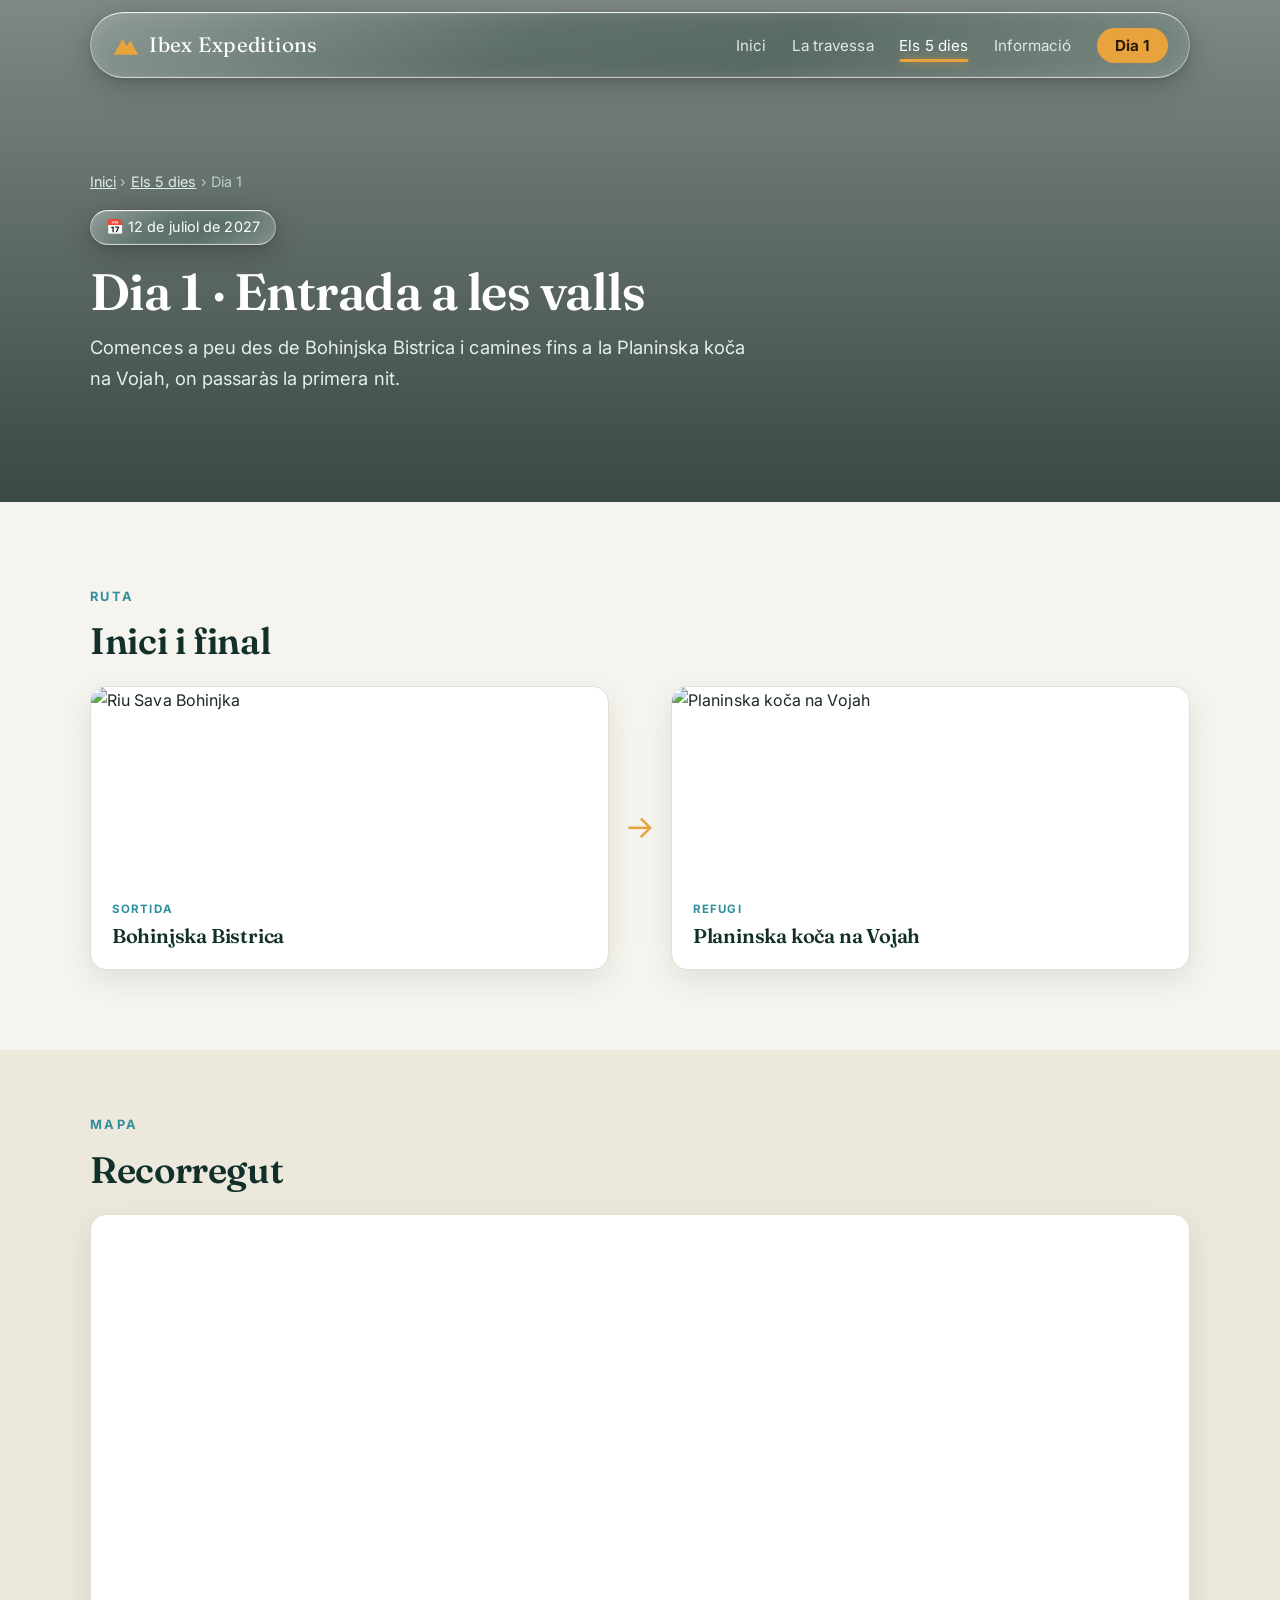
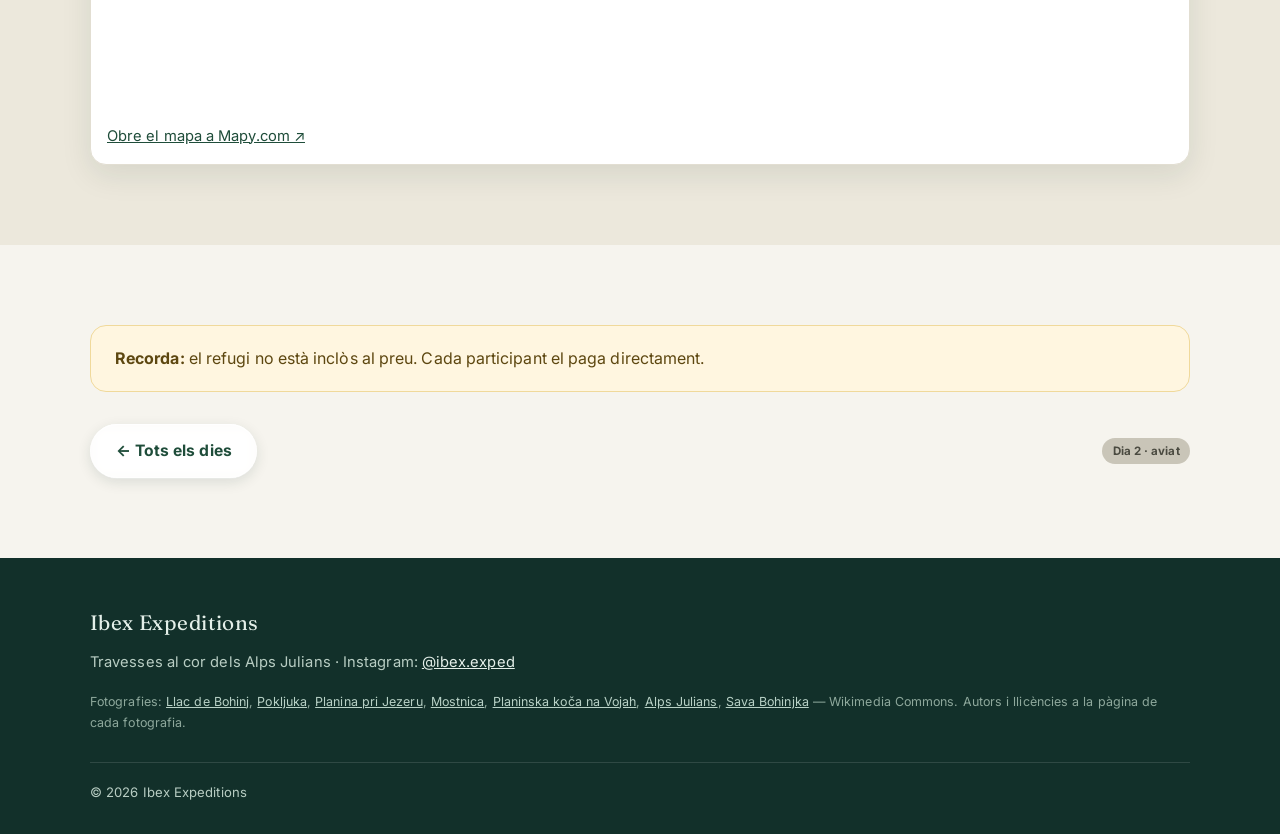
==== dia1.html @ 8712bade "Subratllat del menú que segueix la secció visible Co-Authored-By: Claude Sonnet 5.5 <noreply@anthrop" ====
<!DOCTYPE html>
<html lang="ca">
<head>
  <meta charset="UTF-8">
  <meta name="viewport" content="width=device-width, initial-scale=1">
  <title>Dia 1 · Ibex Expeditions</title>
  <meta name="description" content="Dia 1 de la travessa: de Bohinjska Bistrica a la Planinska koča na Vojah.">
  <link rel="preconnect" href="https://fonts.googleapis.com">
  <link rel="preconnect" href="https://fonts.gstatic.com" crossorigin>
  <link href="https://fonts.googleapis.com/css2?family=Fraunces:opsz,wght@9..144,500;9..144,600&family=Inter:wght@400;500;600;700&display=swap" rel="stylesheet">
  <link rel="stylesheet" href="css/style.css?v=8">
</head>
<body>
<svg width="0" height="0" style="position:absolute" aria-hidden="true">
  <filter id="liquid" x="0" y="0" width="100%" height="100%" color-interpolation-filters="sRGB">
    <feImage href="data:image/svg+xml;utf8,%3Csvg%20xmlns%3D%22http%3A%2F%2Fwww.w3.org%2F2000%2Fsvg%22%20viewBox%3D%220%200%20100%20100%22%20preserveAspectRatio%3D%22none%22%3E%3Cdefs%3E%3ClinearGradient%20id%3D%22g%22%20x1%3D%220%22%20y1%3D%220%22%20x2%3D%221%22%20y2%3D%220%22%3E%3Cstop%20offset%3D%220%22%20stop-color%3D%22rgb%28255%2C128%2C128%29%22%2F%3E%3Cstop%20offset%3D%22.14%22%20stop-color%3D%22rgb%28128%2C128%2C128%29%22%2F%3E%3Cstop%20offset%3D%22.86%22%20stop-color%3D%22rgb%28128%2C128%2C128%29%22%2F%3E%3Cstop%20offset%3D%221%22%20stop-color%3D%22rgb%280%2C128%2C128%29%22%2F%3E%3C%2FlinearGradient%3E%3C%2Fdefs%3E%3Crect%20width%3D%22100%22%20height%3D%22100%22%20fill%3D%22url%28%23g%29%22%2F%3E%3C%2Fsvg%3E" x="0" y="0" width="100%" height="100%" preserveAspectRatio="none" result="mh"/>
    <feDisplacementMap in="SourceGraphic" in2="mh" scale="46" xChannelSelector="R" yChannelSelector="B" result="d1"/>
    <feImage href="data:image/svg+xml;utf8,%3Csvg%20xmlns%3D%22http%3A%2F%2Fwww.w3.org%2F2000%2Fsvg%22%20viewBox%3D%220%200%20100%20100%22%20preserveAspectRatio%3D%22none%22%3E%3Cdefs%3E%3ClinearGradient%20id%3D%22g%22%20x1%3D%220%22%20y1%3D%220%22%20x2%3D%220%22%20y2%3D%221%22%3E%3Cstop%20offset%3D%220%22%20stop-color%3D%22rgb%28128%2C255%2C128%29%22%2F%3E%3Cstop%20offset%3D%22.3%22%20stop-color%3D%22rgb%28128%2C128%2C128%29%22%2F%3E%3Cstop%20offset%3D%22.7%22%20stop-color%3D%22rgb%28128%2C128%2C128%29%22%2F%3E%3Cstop%20offset%3D%221%22%20stop-color%3D%22rgb%28128%2C0%2C128%29%22%2F%3E%3C%2FlinearGradient%3E%3C%2Fdefs%3E%3Crect%20width%3D%22100%22%20height%3D%22100%22%20fill%3D%22url%28%23g%29%22%2F%3E%3C%2Fsvg%3E" x="0" y="0" width="100%" height="100%" preserveAspectRatio="none" result="mv"/>
    <feDisplacementMap in="d1" in2="mv" scale="46" xChannelSelector="B" yChannelSelector="G"/>
  </filter>
</svg><header class="nav" id="nav">
  <div class="container nav-inner">
    <a class="brand" href="index.html">
      <svg viewBox="0 0 32 32" aria-hidden="true"><path d="M2 27 12 9l5 8 4-6 9 16z" fill="#e8a33d"/></svg>
      Ibex Expeditions
    </a>
    <button class="burger" aria-label="Obre el menú" aria-expanded="false">☰</button>
    <ul>
      <li><a class="link" href="index.html">Inici</a></li>
      <li><a class="link" href="index.html#travessa">La travessa</a></li>
      <li><a class="link active" href="index.html#dies">Els 5 dies</a></li>
      <li><a class="link" href="index.html#pràctic">Informació</a></li>
      <li><a class="link cta" href="dia1.html">Dia 1</a></li>
    </ul>
  </div>
</header>

<section class="page-hero photo" style="--hero:url('https://commons.wikimedia.org/wiki/Special:FilePath/Mostnica-Voje5.JPG?width=2000')">
  <div class="container">
    <div class="crumbs"><a href="index.html">Inici</a> › <a href="index.html#dies">Els 5 dies</a> › Dia 1</div>
    <span class="date-pill">📅 12 de juliol de 2027</span>
    <h1>Dia 1 · Entrada a les valls</h1>
    <p class="lead" style="color:#e4efe9">Comences a peu des de Bohinjska Bistrica i camines fins a la Planinska koča na Vojah, on passaràs la primera nit.</p>
  </div>
</section>

<section class="section">
  <div class="container">
    <div class="reveal">
      <span class="eyebrow">Ruta</span>
      <h2>Inici i final</h2>
    </div>
    <div class="route reveal">
      <div class="point"><img src="https://commons.wikimedia.org/wiki/Special:FilePath/Sava_Bohinjka_River_%2842613772802%29.jpg?width=900" alt="Riu Sava Bohinjka" loading="lazy"><div class="txt"><small>Sortida</small><h3>Bohinjska Bistrica</h3></div></div>
      <div class="arrow">→</div>
      <div class="point"><img src="https://commons.wikimedia.org/wiki/Special:FilePath/Planinska_ko%C4%8Da_na_Vojah.JPG?width=900" alt="Planinska koča na Vojah" loading="lazy"><div class="txt"><small>Refugi</small><h3>Planinska koča na Vojah</h3></div></div>
    </div>
  </div>
</section>

<section class="section" style="background:#ece8dc;padding-top:60px">
  <div class="container">
    <div class="reveal">
      <span class="eyebrow">Mapa</span>
      <h2>Recorregut</h2>
    </div>
    <div class="map-wrap reveal">
      <iframe src="https://mapy.com/s/dobadazuhu" title="Mapa del dia 1 a Mapy.com" loading="lazy" frameborder="0"></iframe>
      <a class="map-link" href="https://mapy.com/s/dobadazuhu" target="_blank" rel="noopener">Obre el mapa a Mapy.com ↗</a>
    </div>
  </div>
</section>

<section class="section">
  <div class="container">
    <div class="notice reveal"><strong>Recorda:</strong> el refugi no està inclòs al preu. Cada participant el paga directament.</div>
    <div class="day-nav" style="margin-top:2rem">
      <a class="btn btn-ghost" style="color:var(--forest);border-color:var(--forest)" href="index.html#dies">← Tots els dies</a>
      <span class="tag soon" style="align-self:center">Dia 2 · aviat</span>
    </div>
  </div>
</section>

<footer class="footer">
  <div class="container">
    <a class="brand" href="index.html">Ibex Expeditions</a>
    <p>Travesses al cor dels Alps Julians · Instagram: <a href="https://www.instagram.com/ibex.exped" target="_blank" rel="noopener">@ibex.exped</a></p>
    <p class="credits">Fotografies: <a href="https://commons.wikimedia.org/wiki/File:Bohinjsko_jezero_2.jpg" target="_blank" rel="noopener">Llac de Bohinj</a>, <a href="https://commons.wikimedia.org/wiki/File:Beautiful_surroundings_of_Planina_Zajamniki,_Pokljuka_plateau_near_Lake_Bohinj,_Julian_Alps_in_Triglav_National_Park_%2852340724264%29.jpg" target="_blank" rel="noopener">Pokljuka</a>, <a href="https://commons.wikimedia.org/wiki/File:Planina-pri-Jezeru-lake.jpg" target="_blank" rel="noopener">Planina pri Jezeru</a>, <a href="https://commons.wikimedia.org/wiki/File:Mostnica-Voje5.JPG" target="_blank" rel="noopener">Mostnica</a>, <a href="https://commons.wikimedia.org/wiki/File:Planinska_ko%C4%8Da_na_Vojah.JPG" target="_blank" rel="noopener">Planinska koča na Vojah</a>, <a href="https://commons.wikimedia.org/wiki/File:Alpine_landscape_panorama_in_the_evening_%2852340854025%29.jpg" target="_blank" rel="noopener">Alps Julians</a>, <a href="https://commons.wikimedia.org/wiki/File:Sava_Bohinjka_River_%2842613772802%29.jpg" target="_blank" rel="noopener">Sava Bohinjka</a> — Wikimedia Commons. Autors i llicències a la pàgina de cada fotografia.</p>
    <div class="footer-bottom">© 2026 Ibex Expeditions</div>
  </div>
</footer>
<script src="js/main.js?v=8"></script>
</body>
</html>
---- css/style.css ----
/* ===== Ibex Expeditions — estils ===== */
:root {
  --bg: #f6f4ee;
  --ink: #1d2a24;
  --muted: #5c6b63;
  --forest: #1f4d3a;
  --forest-dark: #12302a;
  --lake: #2f8f9d;
  --sun: #e8a33d;
  --card: #ffffff;
  --line: #e2ded2;
  --radius: 16px;
  --shadow: 0 10px 30px rgba(18, 48, 42, 0.10);
  --serif: Georgia, "Times New Roman", serif;
  --sans: -apple-system, BlinkMacSystemFont, "Segoe UI", Roboto, Helvetica, Arial, sans-serif;
}

* { box-sizing: border-box; }
html { scroll-behavior: smooth; }
body {
  margin: 0;
  font-family: var(--sans);
  color: var(--ink);
  background: var(--bg);
  line-height: 1.65;
}
img, svg, iframe { max-width: 100%; }
a { color: var(--forest); }
h1, h2, h3 { font-family: var(--serif); line-height: 1.2; margin: 0 0 .6em; }
h2 { font-size: clamp(1.6rem, 3.5vw, 2.3rem); color: var(--forest-dark); }
h3 { font-size: 1.25rem; color: var(--forest-dark); }
p { margin: 0 0 1em; }

.container { width: min(1100px, 92%); margin-inline: auto; }
.section { padding: 80px 0; }
.eyebrow {
  display: inline-block;
  font-size: .8rem; letter-spacing: .18em; text-transform: uppercase;
  color: var(--lake); font-weight: 700; margin-bottom: .8rem;
}
.lead { font-size: 1.15rem; color: var(--muted); max-width: 680px; }

/* ---------- Navegació ---------- */
.nav {
  position: sticky; top: 0; z-index: 50;
  background: rgba(18, 48, 42, .94);
  backdrop-filter: blur(8px);
}
.nav-inner { display: flex; align-items: center; justify-content: space-between; height: 66px; }
.brand { color: #fff; text-decoration: none; font-family: var(--serif); font-size: 1.3rem; letter-spacing: .02em; display: flex; align-items: center; gap: .55rem; }
.brand svg { width: 28px; height: 28px; }
.nav ul { list-style: none; display: flex; gap: 1.6rem; margin: 0; padding: 0; }
.nav a.link { color: #dfe9e3; text-decoration: none; font-size: .95rem; padding: .3rem 0; border-bottom: 2px solid transparent; }
.nav a.link:hover, .nav a.link.active { color: #fff; border-color: var(--sun); }
.burger { display: none; background: none; border: 0; color: #fff; font-size: 1.7rem; cursor: pointer; }

@media (max-width: 760px) {
  .burger { display: block; }
  .nav ul {
    position: absolute; top: 66px; left: 0; right: 0;
    flex-direction: column; gap: 0; background: var(--forest-dark);
    max-height: 0; overflow: hidden; transition: max-height .3s ease;
  }
  .nav ul.open { max-height: 420px; }
  .nav li { padding: .9rem 6%; border-top: 1px solid rgba(255,255,255,.08); }
}

/* ---------- Hero ---------- */
.hero {
  position: relative; color: #fff; overflow: hidden;
  background: linear-gradient(180deg, #16404a 0%, #1f4d3a 55%, #12302a 100%);
  padding: 110px 0 190px;
}
.hero::before {
  content: ""; position: absolute; inset: 0;
  background: radial-gradient(circle at 78% 22%, rgba(232,163,61,.55) 0, rgba(232,163,61,0) 28%);
}
.hero .container { position: relative; z-index: 2; }
.hero h1 { font-size: clamp(2.4rem, 7vw, 4.6rem); margin-bottom: .3em; }
.hero p.slogan { font-family: var(--serif); font-style: italic; font-size: clamp(1.2rem, 3vw, 1.8rem); color: #f3d9a4; margin-bottom: 1.6rem; }
.hero p.sub { max-width: 600px; color: #d4e2da; font-size: 1.1rem; }
.hero-mountains { position: absolute; bottom: -1px; left: 0; width: 100%; height: auto; z-index: 1; }
.btns { display: flex; gap: .9rem; flex-wrap: wrap; margin-top: 2rem; }
.btn {
  display: inline-block; padding: .9rem 1.6rem; border-radius: 999px;
  text-decoration: none; font-weight: 700; font-size: .98rem;
  transition: transform .15s ease, box-shadow .15s ease;
}
.btn:hover { transform: translateY(-2px); }
.btn-primary { background: var(--sun); color: #2a1c05; box-shadow: 0 8px 20px rgba(232,163,61,.35); }
.btn-ghost { border: 2px solid rgba(255,255,255,.55); color: #fff; }

/* ---------- Targetes i quadrícules ---------- */
.grid { display: grid; gap: 1.4rem; }
.grid-3 { grid-template-columns: repeat(auto-fit, minmax(240px, 1fr)); }
.grid-4 { grid-template-columns: repeat(auto-fit, minmax(200px, 1fr)); }
.card {
  background: var(--card); border: 1px solid var(--line);
  border-radius: var(--radius); padding: 1.6rem; box-shadow: var(--shadow);
}
.card .icon { font-size: 1.8rem; margin-bottom: .5rem; }
.card p:last-child { margin-bottom: 0; }

.stat { text-align: center; }
.stat strong { display: block; font-family: var(--serif); font-size: 2.3rem; color: var(--forest); }
.stat span { color: var(--muted); font-size: .92rem; }

/* ---------- Dies de la travessa ---------- */
.days { display: grid; gap: 1.2rem; grid-template-columns: repeat(auto-fit, minmax(190px, 1fr)); }
.day-card {
  display: block; text-decoration: none; color: inherit;
  background: var(--card); border: 1px solid var(--line); border-radius: var(--radius);
  padding: 1.4rem; position: relative; overflow: hidden;
  transition: transform .2s ease, box-shadow .2s ease;
}
.day-card .num { font-family: var(--serif); font-size: 3rem; color: var(--line); position: absolute; right: 14px; top: -2px; }
.day-card h3 { margin-top: 1.6rem; }
.day-card small { color: var(--muted); }
.day-card.available { border-color: var(--forest); box-shadow: var(--shadow); }
.day-card.available:hover { transform: translateY(-5px); }
.day-card.available .num { color: rgba(31,77,58,.18); }
.day-card.soon { opacity: .65; cursor: default; }
.tag { display: inline-block; font-size: .72rem; font-weight: 700; padding: .2rem .65rem; border-radius: 999px; background: var(--forest); color: #fff; }
.tag.soon { background: #c9c5b8; color: #4a4a40; }

/* ---------- Capçalera pàgines de dia ---------- */
.page-hero {
  color: #fff; padding: 70px 0 60px;
  background: linear-gradient(135deg, #12302a, #1f4d3a 60%, #2f8f9d);
}
.page-hero h1 { font-size: clamp(2rem, 5vw, 3.2rem); margin-bottom: .2em; }
.crumbs { font-size: .9rem; color: #b8d1c6; margin-bottom: 1rem; }
.crumbs a { color: #dfeee6; }
.date-pill { display: inline-block; background: rgba(255,255,255,.15); padding: .35rem 1rem; border-radius: 999px; font-size: .9rem; margin-bottom: 1rem; }

/* ---------- Ruta: inici i final ---------- */
.route { display: grid; grid-template-columns: 1fr auto 1fr; gap: 1rem; align-items: center; }
.route .point { background: var(--card); border: 1px solid var(--line); border-radius: var(--radius); padding: 1.3rem; box-shadow: var(--shadow); }
.route .point small { color: var(--lake); font-weight: 700; letter-spacing: .1em; text-transform: uppercase; font-size: .72rem; }
.route .point h3 { margin: .2rem 0 0; }
.route .arrow { font-size: 2rem; color: var(--sun); }
@media (max-width: 700px) {
  .route { grid-template-columns: 1fr; }
  .route .arrow { transform: rotate(90deg); text-align: center; }
}

/* ---------- Taula de dades ---------- */
.data-table { width: 100%; border-collapse: collapse; background: var(--card); border-radius: var(--radius); overflow: hidden; box-shadow: var(--shadow); }
.data-table th, .data-table td { padding: .9rem 1.2rem; text-align: left; border-bottom: 1px solid var(--line); }
.data-table th { background: var(--forest-dark); color: #fff; font-weight: 600; font-size: .9rem; }
.data-table tr:last-child td { border-bottom: 0; }
.pending { color: #a07416; font-style: italic; }

/* ---------- Plans A+ / B / C ---------- */
.tabs { display: flex; gap: .6rem; flex-wrap: wrap; margin-bottom: 1.4rem; }
.tab {
  border: 2px solid var(--line); background: var(--card); color: var(--ink);
  padding: .7rem 1.4rem; border-radius: 999px; cursor: pointer; font-weight: 700; font-size: .95rem;
  font-family: var(--sans);
}
.tab[aria-selected="true"] { background: var(--forest); color: #fff; border-color: var(--forest); }
.plan { display: none; }
.plan.show { display: block; animation: fade .35s ease; }
@keyframes fade { from { opacity: 0; transform: translateY(8px); } to { opacity: 1; transform: none; } }
.plan-box { background: var(--card); border: 1px solid var(--line); border-left: 6px solid var(--forest); border-radius: var(--radius); padding: 1.8rem; box-shadow: var(--shadow); }
.plan-box.b { border-left-color: var(--lake); }
.plan-box.c { border-left-color: var(--sun); }

/* ---------- Mapa ---------- */
.map-wrap { background: var(--card); border: 1px solid var(--line); border-radius: var(--radius); padding: 1rem; box-shadow: var(--shadow); }
.map-wrap iframe { width: 100%; height: 480px; border: 0; border-radius: 10px; display: block; }
.map-wrap .map-link { display: inline-block; margin-top: .8rem; font-size: .92rem; }
@media (max-width: 600px) { .map-wrap iframe { height: 340px; } }

/* ---------- Avís ---------- */
.notice { background: #fff6e0; border: 1px solid #f0d99b; border-radius: var(--radius); padding: 1.2rem 1.5rem; color: #5d4710; }

/* ---------- Navegació entre dies ---------- */
.day-nav { display: flex; justify-content: space-between; gap: 1rem; flex-wrap: wrap; }

/* ---------- Peu ---------- */
.footer { background: var(--forest-dark); color: #b8cdc3; padding: 48px 0 30px; font-size: .92rem; }
.footer a { color: #e4efe9; }
.footer .brand { margin-bottom: .6rem; }
.footer-bottom { border-top: 1px solid rgba(255,255,255,.12); margin-top: 1.8rem; padding-top: 1.2rem; font-size: .82rem; }

/* ---------- Animació d'aparició ---------- */
.reveal { opacity: 0; transform: translateY(22px); transition: opacity .6s ease, transform .6s ease; }
.reveal.visible { opacity: 1; transform: none; }
@media (prefers-reduced-motion: reduce) {
  .reveal { opacity: 1; transform: none; transition: none; }
  html { scroll-behavior: auto; }
}

/* ===== v2: fotos i estil més professional ===== */
:root { --serif: "Fraunces", Georgia, "Times New Roman", serif; --sans: "Inter", -apple-system, BlinkMacSystemFont, "Segoe UI", Roboto, Helvetica, Arial, sans-serif; }
body { letter-spacing: .005em; }
h1, h2, h3 { font-weight: 600; letter-spacing: -.01em; }

.nav { background: rgba(10, 30, 26, .55); transition: background .3s ease; }
.nav.solid { background: rgba(10, 30, 26, .95); }
.nav { position: fixed; left: 0; right: 0; }
.nav-inner { height: 72px; }
.nav a.link.cta { background: var(--sun); color: #2a1c05; padding: .5rem 1.1rem; border-radius: 999px; font-weight: 700; border: 0; }
@media (max-width: 760px) { .nav ul { top: 72px; } }

/* Hero amb foto */
.hero-photo {
  min-height: 100vh; display: flex; align-items: center; padding: 120px 0 150px;
  background:
    linear-gradient(180deg, rgba(10,30,26,.55) 0%, rgba(10,30,26,.25) 45%, rgba(10,30,26,.80) 100%),
    var(--hero) center / cover no-repeat;
}
.hero-photo::before { display: none; }
.hero-photo h1 { text-shadow: 0 4px 30px rgba(0,0,0,.4); }
.hero-badges { display: flex; gap: .7rem; flex-wrap: wrap; margin-top: 2.2rem; }
.hero-badges span { background: rgba(255,255,255,.14); border: 1px solid rgba(255,255,255,.28); backdrop-filter: blur(6px); padding: .45rem 1rem; border-radius: 999px; font-size: .88rem; }

/* Banda de dades */
.statbar { background: var(--forest-dark); color: #fff; padding: 34px 0; margin-top: -1px; }
.statbar .grid { grid-template-columns: repeat(auto-fit, minmax(150px, 1fr)); text-align: center; }
.statbar strong { display: block; font-family: var(--serif); font-size: 2.2rem; color: var(--sun); }
.statbar span { font-size: .85rem; color: #b8cdc3; text-transform: uppercase; letter-spacing: .12em; }

/* Seccions amb foto */
.split { display: grid; grid-template-columns: 1.05fr 1fr; gap: 3rem; align-items: center; }
.split img { width: 100%; height: 100%; max-height: 460px; object-fit: cover; border-radius: 20px; box-shadow: 0 20px 50px rgba(18,48,42,.25); display: block; }
@media (max-width: 800px) { .split { grid-template-columns: 1fr; gap: 1.6rem; } }
.checks { list-style: none; padding: 0; margin: 1.2rem 0 0; }
.checks li { padding-left: 1.8rem; position: relative; margin-bottom: .6rem; }
.checks li::before { content: "✓"; position: absolute; left: 0; color: var(--lake); font-weight: 800; }

/* Galeria */
.gallery { display: grid; gap: 14px; grid-template-columns: repeat(4, 1fr); grid-auto-rows: 210px; }
.gallery figure { margin: 0; position: relative; overflow: hidden; border-radius: 16px; }
.gallery figure.wide { grid-column: span 2; }
.gallery figure.tall { grid-row: span 2; }
.gallery img { width: 100%; height: 100%; object-fit: cover; display: block; transition: transform .6s ease; }
.gallery figure:hover img { transform: scale(1.06); }
.gallery figcaption { position: absolute; left: 0; right: 0; bottom: 0; padding: 1.4rem 1rem .8rem; color: #fff; font-size: .85rem; background: linear-gradient(transparent, rgba(0,0,0,.65)); }
@media (max-width: 800px) { .gallery { grid-template-columns: repeat(2, 1fr); grid-auto-rows: 160px; } }

/* Targetes de dia amb foto */
.day-card.photo { padding: 0; }
.day-card.photo .thumb { height: 140px; background-size: cover; background-position: center; }
.day-card.photo .body { padding: 1.1rem 1.3rem 1.3rem; position: relative; }
.day-card.photo .num { color: rgba(255,255,255,.9); top: 8px; right: 14px; text-shadow: 0 2px 10px rgba(0,0,0,.4); }
.day-card.photo h3 { margin-top: .6rem; }
.day-card.photo.soon .thumb { filter: grayscale(.7); }

/* Capçalera de dia amb foto */
.page-hero.photo {
  padding: 170px 0 90px;
  background: linear-gradient(180deg, rgba(10,30,26,.5), rgba(10,30,26,.8)), var(--hero) center / cover no-repeat;
}

/* Punts de ruta amb foto */
.route .point { padding: 0; overflow: hidden; }
.route .point img { width: 100%; height: 190px; object-fit: cover; display: block; }
.route .point .txt { padding: 1.1rem 1.3rem 1.3rem; }

/* Crèdits */
.credits { font-size: .78rem; color: #8ea89c; margin-top: 1rem; line-height: 1.7; }
.credits a { color: #b8d1c6; }

/* ===== Vidre esmerilat (blur) amb alternativa per a navegadors sense suport ===== */
/* Base: fons més opac, es llegeix bé a qualsevol navegador */
.nav { background: rgba(10, 30, 26, .88); }
.nav.solid { background: rgba(10, 30, 26, .94); }
.btn-ghost, .hero-badges span, .date-pill { background: rgba(10, 30, 26, .45); }
.gallery figcaption { background: rgba(0, 0, 0, .55); }

/* Navegadors amb backdrop-filter (Chrome, Edge, Safari, Firefox 103+, Opera...) */
@supports ((-webkit-backdrop-filter: blur(1px)) or (backdrop-filter: blur(1px))) {
  .nav { background: rgba(10, 30, 26, .45); -webkit-backdrop-filter: blur(16px) saturate(140%); backdrop-filter: blur(16px) saturate(140%); }
  .nav.solid { background: rgba(10, 30, 26, .85); }
  .btn-ghost, .hero-badges span, .date-pill { background: rgba(255, 255, 255, .14); -webkit-backdrop-filter: blur(12px); backdrop-filter: blur(12px); }
  .gallery figcaption { background: rgba(0, 0, 0, .30); -webkit-backdrop-filter: blur(8px); backdrop-filter: blur(8px); }
}

/* ===== Desplegable inclou / no inclou ===== */
.acc { margin-top: 1rem; border-top: 1px solid var(--line); padding-top: .8rem; }
.acc summary { cursor: pointer; font-weight: 700; color: var(--forest); list-style: none; display: flex; justify-content: space-between; align-items: center; }
.acc summary::-webkit-details-marker { display: none; }
.acc summary::after { content: "＋"; font-size: 1.3rem; line-height: 1; transition: transform .35s cubic-bezier(.2,.7,.2,1); }
.acc.is-open summary::after { transform: rotate(45deg); }
.acc-body { padding-top: .8rem; }
.acc-body h4 { margin: .8rem 0 .3rem; font-size: .8rem; letter-spacing: .12em; text-transform: uppercase; color: var(--muted); }
.nocheck { list-style: none; padding: 0; margin: 0; }
.nocheck li { padding-left: 1.8rem; position: relative; margin-bottom: .5rem; }
.nocheck li::before { content: "✗"; position: absolute; left: 0; color: #b5533c; font-weight: 800; }
.acc-note { font-size: .85rem; color: var(--muted); margin-top: .9rem; }

/* El desplegable no estira les targetes del costat */
.price-grid { align-items: start; }

/* ===== Liquid Glass = blur + refracció a les vores =====
   Chromium: blur + refracció (filtre SVG #liquid). Resta de navegadors: només blur. */
:root {
  --glass-tint: linear-gradient(145deg, rgba(255,255,255,.34) 0%, rgba(255,255,255,.08) 40%, rgba(255,255,255,.05) 62%, rgba(255,255,255,.24) 100%);
  --glass-rim: inset 0 0 0 1px rgba(255,255,255,.38), inset 0 2px 1px -1px rgba(255,255,255,.9), inset 0 -2px 1px -1px rgba(255,255,255,.5), inset 0 0 20px rgba(255,255,255,.14);
  --glass-drop: 0 8px 30px rgba(0,0,0,.22), 0 2px 6px rgba(0,0,0,.12);
}

/* Menú: píndola flotant. El vidre és una capa a part, així el text no es deforma */
.nav {
  position: fixed; top: 12px; left: 50%; right: auto; transform: translateX(-50%);
  width: min(1100px, 94%); border-radius: 999px;
  background: none !important; -webkit-backdrop-filter: none !important; backdrop-filter: none !important;
}
.nav-inner { padding: 0 1.4rem; width: 100%; height: 66px; }
.nav::before {
  content: ""; position: absolute; inset: 0; border-radius: inherit; z-index: -1;
  background: var(--glass-tint), rgba(10,30,26,.38);
  box-shadow: var(--glass-rim), var(--glass-drop);
  -webkit-backdrop-filter: blur(10px) saturate(180%) brightness(1.08);
  backdrop-filter: blur(10px) saturate(180%) brightness(1.08);
}
.nav.solid::before { background: var(--glass-tint), rgba(10,30,26,.62); }
@media (max-width: 760px) { .nav ul { top: 70px; border-radius: 22px; background: rgba(10,30,26,.88); } }

/* Etiquetes, botons i peus de foto */
.btn-ghost, .hero-badges span, .date-pill, .gallery figcaption {
  background: var(--glass-tint), rgba(10,30,26,.18); border: 0; color: #fff;
  box-shadow: var(--glass-rim), var(--glass-drop);
  -webkit-backdrop-filter: blur(8px) saturate(180%) brightness(1.1);
  backdrop-filter: blur(8px) saturate(180%) brightness(1.1);
}
.gallery figcaption { left: 10px; right: auto; bottom: 10px; padding: .45rem .9rem; border-radius: 999px; }
.btn-ghost[style*="var(--forest)"] { color: var(--forest) !important; background: rgba(255,255,255,.55); box-shadow: var(--glass-rim), 0 4px 14px rgba(18,48,42,.12); }

/* Només Chromium: afegeix la refracció */
.is-chromium .nav::before, .is-chromium .nav.solid::before,
.is-chromium .btn-ghost, .is-chromium .hero-badges span, .is-chromium .date-pill, .is-chromium .gallery figcaption {
  -webkit-backdrop-filter: url(#liquid) blur(6px) saturate(180%) brightness(1.1);
  backdrop-filter: url(#liquid) blur(6px) saturate(180%) brightness(1.1);
}

/* Brillantor en passar-hi per sobre */
.nav::after, .btn-ghost::after, .hero-badges span::after {
  content: ""; position: absolute; inset: 0; border-radius: inherit; pointer-events: none;
  background: linear-gradient(105deg, transparent 35%, rgba(255,255,255,.32) 48%, transparent 60%);
  background-size: 250% 100%; background-position: 130% 0; transition: background-position .9s ease;
}
.btn-ghost, .hero-badges span { position: relative; }
.nav:hover::after, .btn-ghost:hover::after, .hero-badges span:hover::after { background-position: -30% 0; }

/* ===== Subratllat del menú que es mou ===== */
.nav ul { position: relative; }
.nav-indicator { position: absolute; left: 0; bottom: -4px; height: 3px; width: 0; border-radius: 3px; background: var(--sun); box-shadow: 0 0 10px rgba(232,163,61,.7); opacity: 0; pointer-events: none; transition: transform .45s cubic-bezier(.2,.8,.2,1), width .45s cubic-bezier(.2,.8,.2,1), opacity .3s; }
.nav ul.has-ind a.link { border-bottom-color: transparent !important; }
section[id] { scroll-margin-top: 90px; }
@media (max-width: 760px) { .nav-indicator { display: none; } .nav ul.has-ind a.link.active { border-bottom-color: var(--sun) !important; } }
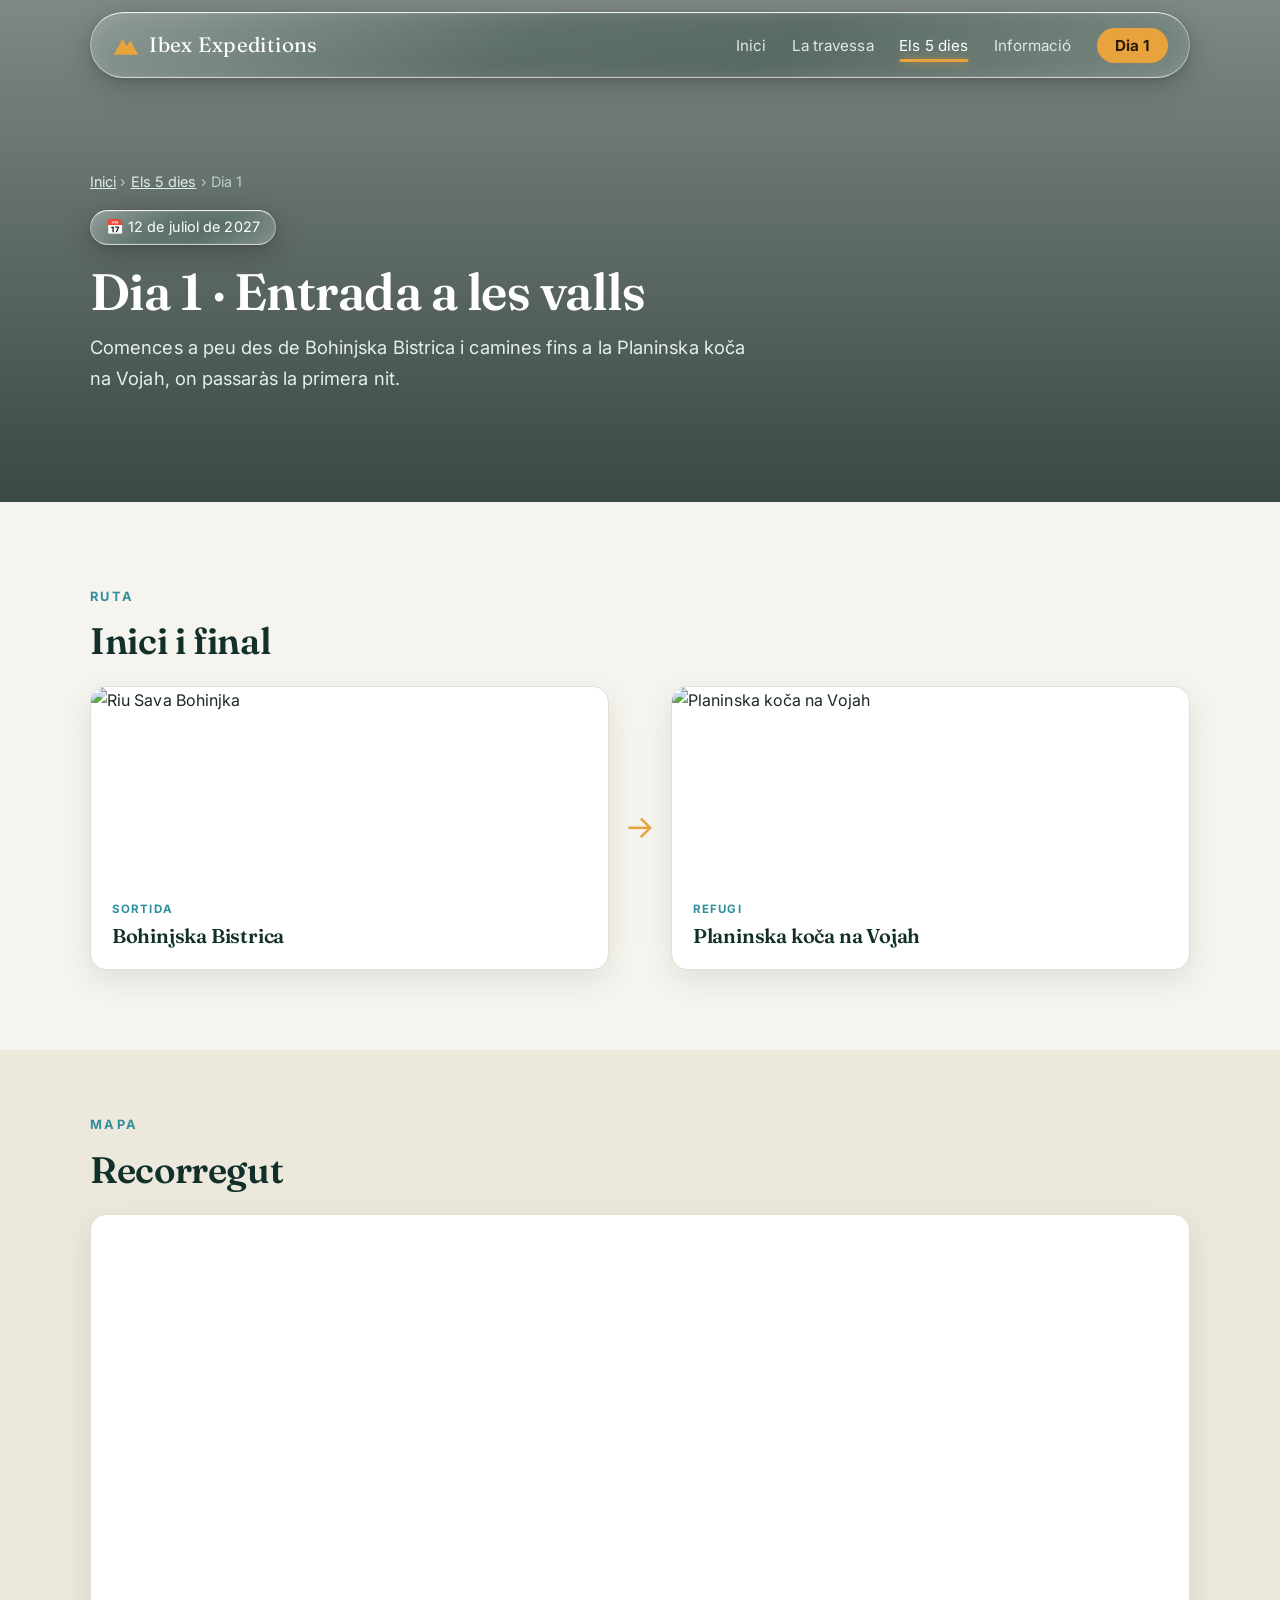
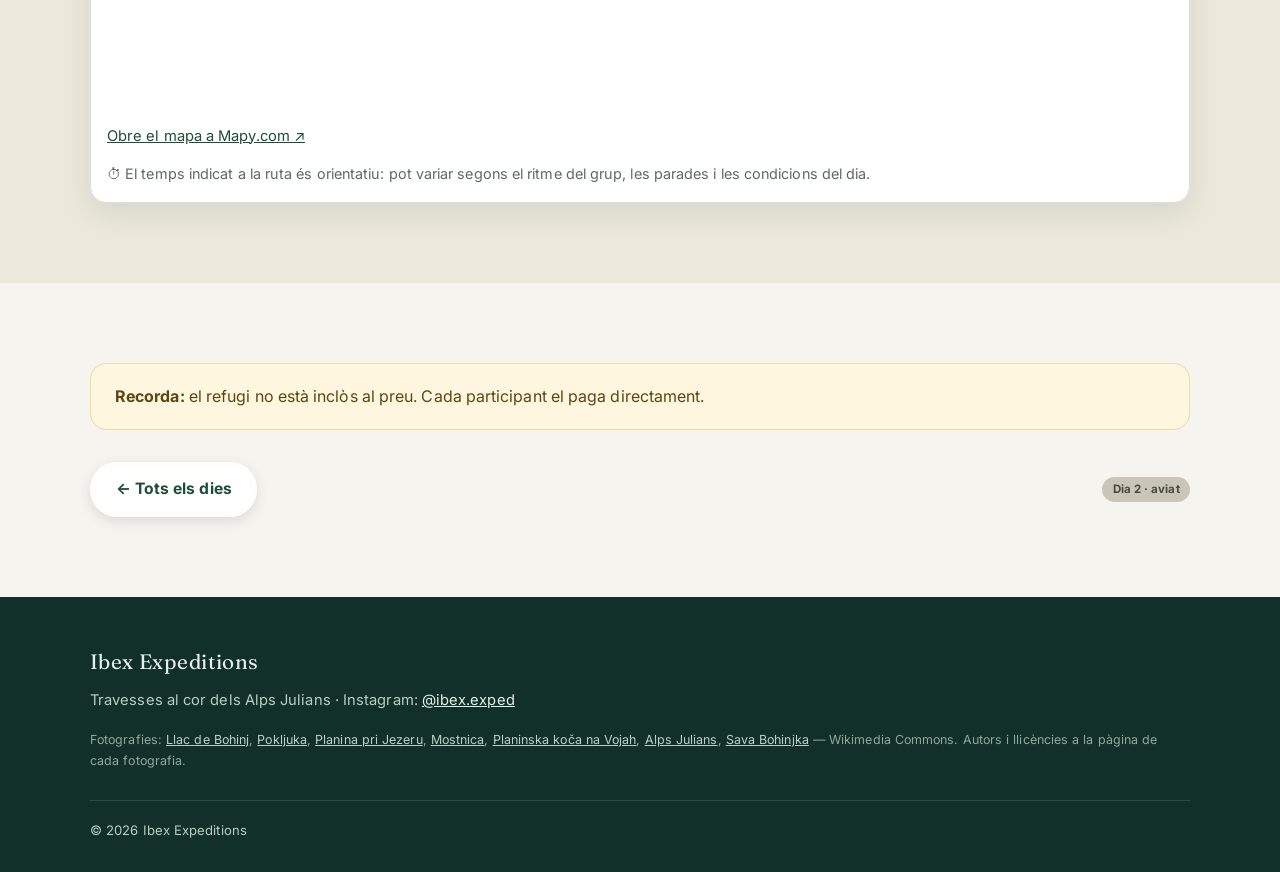
==== commit c038e4af: "Dia 1: el temps de la ruta és orientatiu Co-Authored-By: Claude Sonnet 5.5 <noreply@anthropic.com> C" ====
--- a/dia1.html
+++ b/dia1.html
@@ -8,7 +8,7 @@
   <link rel="preconnect" href="https://fonts.googleapis.com">
   <link rel="preconnect" href="https://fonts.gstatic.com" crossorigin>
   <link href="https://fonts.googleapis.com/css2?family=Fraunces:opsz,wght@9..144,500;9..144,600&family=Inter:wght@400;500;600;700&display=swap" rel="stylesheet">
-  <link rel="stylesheet" href="css/style.css?v=8">
+  <link rel="stylesheet" href="css/style.css?v=12">
 </head>
 <body>
 <svg width="0" height="0" style="position:absolute" aria-hidden="true">
@@ -67,6 +67,7 @@
     <div class="map-wrap reveal">
       <iframe src="https://mapy.com/s/dobadazuhu" title="Mapa del dia 1 a Mapy.com" loading="lazy" frameborder="0"></iframe>
       <a class="map-link" href="https://mapy.com/s/dobadazuhu" target="_blank" rel="noopener">Obre el mapa a Mapy.com ↗</a>
+      <p class="map-note">⏱ El temps indicat a la ruta és orientatiu: pot variar segons el ritme del grup, les parades i les condicions del dia.</p>
     </div>
   </div>
 </section>
@@ -89,6 +90,6 @@
     <div class="footer-bottom">© 2026 Ibex Expeditions</div>
   </div>
 </footer>
-<script src="js/main.js?v=8"></script>
+<script src="js/main.js?v=12"></script>
 </body>
 </html>
--- a/css/style.css
+++ b/css/style.css
@@ -351,3 +351,38 @@
 .nav ul.has-ind a.link { border-bottom-color: transparent !important; }
 section[id] { scroll-margin-top: 90px; }
 @media (max-width: 760px) { .nav-indicator { display: none; } .nav ul.has-ind a.link.active { border-bottom-color: var(--sun) !important; } }
+
+/* ===== Mòbil: menú, que no desbordi la pàgina ===== */
+html, body { overflow-x: clip; }
+.brand { white-space: nowrap; }
+@media (max-width: 760px) {
+  .nav { width: calc(100% - 20px); top: 10px; }
+  .nav-inner { padding: 0 .6rem 0 1.1rem; height: 58px; }
+  .brand { font-size: 1.1rem; }
+  .brand svg { width: 24px; height: 24px; }
+  .burger { padding: .4rem .7rem; font-size: 1.6rem; line-height: 1; }
+  .nav ul {
+    position: absolute !important; top: calc(100% + 8px); left: 0; right: 0;
+    flex-direction: column; gap: 0; padding: .4rem 0;
+    background: rgba(10,30,26,.92); border-radius: 24px;
+    -webkit-backdrop-filter: blur(16px); backdrop-filter: blur(16px);
+    box-shadow: var(--glass-rim), var(--glass-drop);
+    max-height: 0; opacity: 0; overflow: hidden; visibility: hidden; padding-top: 0; padding-bottom: 0;
+    transition: max-height .35s ease, opacity .25s ease, visibility .25s, padding .25s;
+  }
+  .nav ul.open { max-height: 420px; opacity: 1; visibility: visible; padding: .5rem 0; }
+  .nav li { padding: 0; border: 0; }
+  .nav a.link { display: block; padding: .85rem 1.4rem; border-bottom: 0 !important; }
+  .nav a.link.active { color: var(--sun); }
+  .nav ul.has-ind a.link.active { border-bottom: 0 !important; }
+  .nav a.link.cta { display: inline-block; margin: .4rem 1.2rem .6rem; padding: .6rem 1.4rem; }
+  .hero-photo { padding: 110px 0 120px; min-height: 92vh; }
+  .hero .container { width: 90%; }
+  .statbar { margin-top: -40px; }
+}
+
+/* Número del dia dins la targeta: visible sobre fons clar */
+.day-card.photo .num { color: rgba(31,77,58,.16); text-shadow: none; top: 150px; right: 16px; font-size: 3.4rem; }
+.day-card.photo.available .num { color: rgba(31,77,58,.22); }
+
+.map-note { margin: .9rem 0 0; font-size: .9rem; color: var(--muted); }
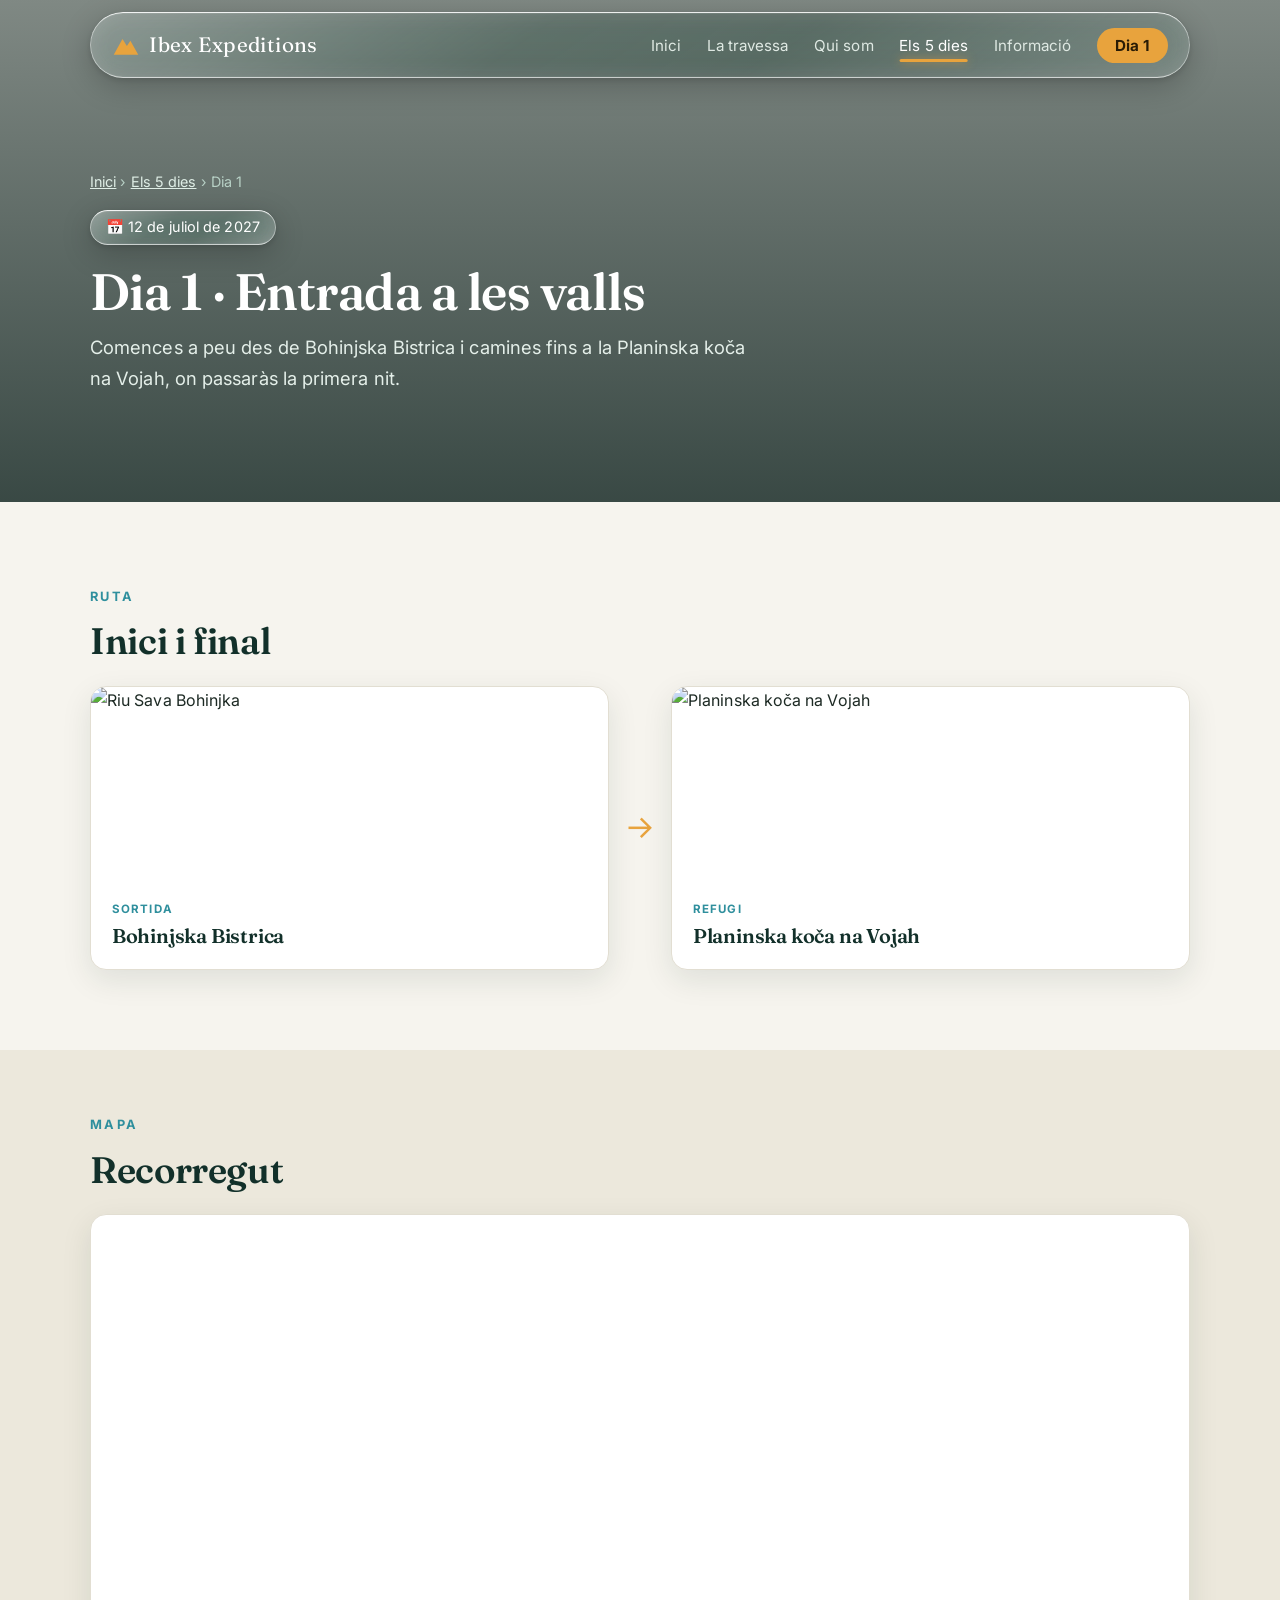
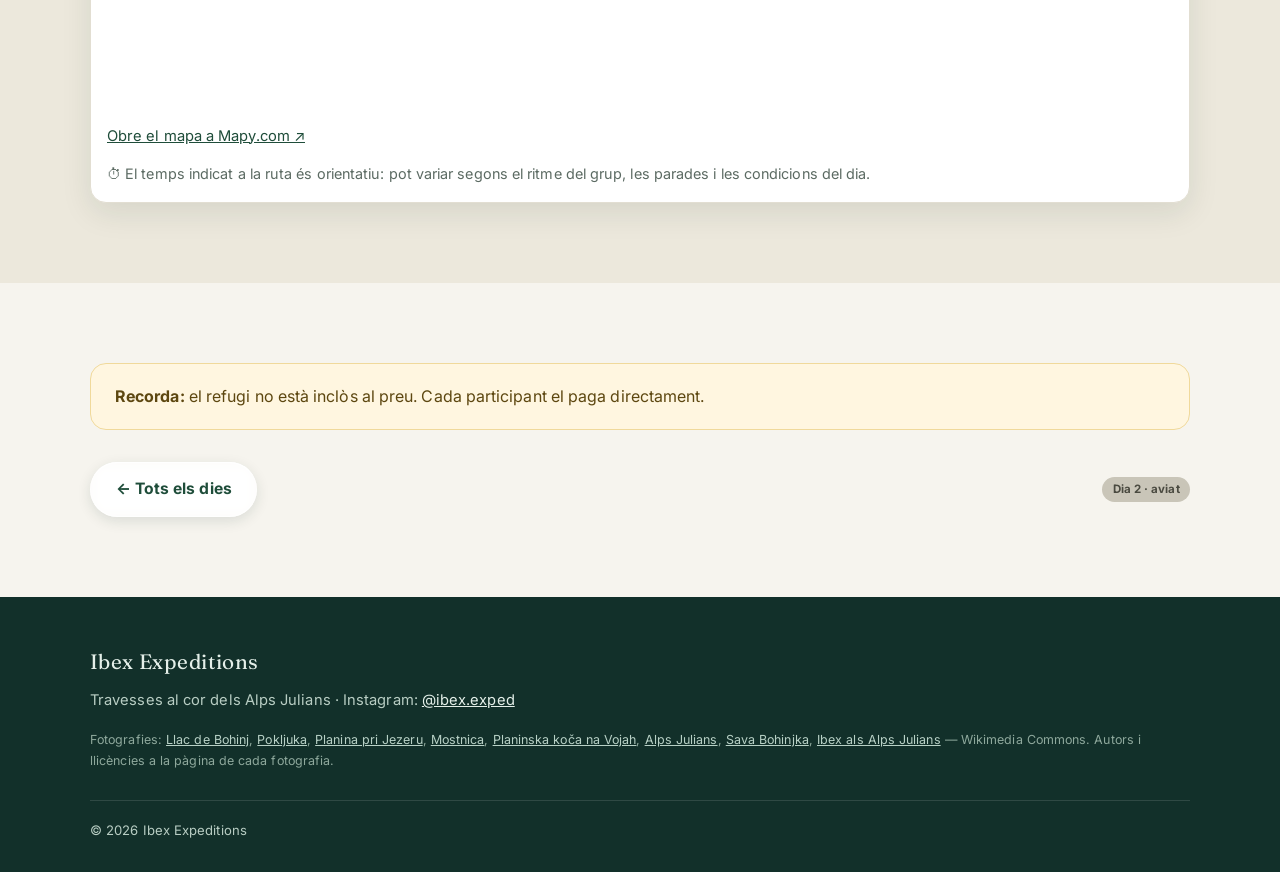
==== commit e3dd6fdb: "Secció Qui som: el nom Ibex Co-Authored-By: Claude Sonnet 5.5 <noreply@anthropic.com> Claude-Session" ====
--- a/dia1.html
+++ b/dia1.html
@@ -8,7 +8,7 @@
   <link rel="preconnect" href="https://fonts.googleapis.com">
   <link rel="preconnect" href="https://fonts.gstatic.com" crossorigin>
   <link href="https://fonts.googleapis.com/css2?family=Fraunces:opsz,wght@9..144,500;9..144,600&family=Inter:wght@400;500;600;700&display=swap" rel="stylesheet">
-  <link rel="stylesheet" href="css/style.css?v=12">
+  <link rel="stylesheet" href="css/style.css?v=13">
 </head>
 <body>
 <svg width="0" height="0" style="position:absolute" aria-hidden="true">
@@ -28,6 +28,7 @@
     <ul>
       <li><a class="link" href="index.html">Inici</a></li>
       <li><a class="link" href="index.html#travessa">La travessa</a></li>
+      <li><a class="link" href="index.html#qui-som">Qui som</a></li>
       <li><a class="link active" href="index.html#dies">Els 5 dies</a></li>
       <li><a class="link" href="index.html#pràctic">Informació</a></li>
       <li><a class="link cta" href="dia1.html">Dia 1</a></li>
@@ -86,10 +87,10 @@
   <div class="container">
     <a class="brand" href="index.html">Ibex Expeditions</a>
     <p>Travesses al cor dels Alps Julians · Instagram: <a href="https://www.instagram.com/ibex.exped" target="_blank" rel="noopener">@ibex.exped</a></p>
-    <p class="credits">Fotografies: <a href="https://commons.wikimedia.org/wiki/File:Bohinjsko_jezero_2.jpg" target="_blank" rel="noopener">Llac de Bohinj</a>, <a href="https://commons.wikimedia.org/wiki/File:Beautiful_surroundings_of_Planina_Zajamniki,_Pokljuka_plateau_near_Lake_Bohinj,_Julian_Alps_in_Triglav_National_Park_%2852340724264%29.jpg" target="_blank" rel="noopener">Pokljuka</a>, <a href="https://commons.wikimedia.org/wiki/File:Planina-pri-Jezeru-lake.jpg" target="_blank" rel="noopener">Planina pri Jezeru</a>, <a href="https://commons.wikimedia.org/wiki/File:Mostnica-Voje5.JPG" target="_blank" rel="noopener">Mostnica</a>, <a href="https://commons.wikimedia.org/wiki/File:Planinska_ko%C4%8Da_na_Vojah.JPG" target="_blank" rel="noopener">Planinska koča na Vojah</a>, <a href="https://commons.wikimedia.org/wiki/File:Alpine_landscape_panorama_in_the_evening_%2852340854025%29.jpg" target="_blank" rel="noopener">Alps Julians</a>, <a href="https://commons.wikimedia.org/wiki/File:Sava_Bohinjka_River_%2842613772802%29.jpg" target="_blank" rel="noopener">Sava Bohinjka</a> — Wikimedia Commons. Autors i llicències a la pàgina de cada fotografia.</p>
+    <p class="credits">Fotografies: <a href="https://commons.wikimedia.org/wiki/File:Bohinjsko_jezero_2.jpg" target="_blank" rel="noopener">Llac de Bohinj</a>, <a href="https://commons.wikimedia.org/wiki/File:Beautiful_surroundings_of_Planina_Zajamniki,_Pokljuka_plateau_near_Lake_Bohinj,_Julian_Alps_in_Triglav_National_Park_%2852340724264%29.jpg" target="_blank" rel="noopener">Pokljuka</a>, <a href="https://commons.wikimedia.org/wiki/File:Planina-pri-Jezeru-lake.jpg" target="_blank" rel="noopener">Planina pri Jezeru</a>, <a href="https://commons.wikimedia.org/wiki/File:Mostnica-Voje5.JPG" target="_blank" rel="noopener">Mostnica</a>, <a href="https://commons.wikimedia.org/wiki/File:Planinska_ko%C4%8Da_na_Vojah.JPG" target="_blank" rel="noopener">Planinska koča na Vojah</a>, <a href="https://commons.wikimedia.org/wiki/File:Alpine_landscape_panorama_in_the_evening_%2852340854025%29.jpg" target="_blank" rel="noopener">Alps Julians</a>, <a href="https://commons.wikimedia.org/wiki/File:Sava_Bohinjka_River_%2842613772802%29.jpg" target="_blank" rel="noopener">Sava Bohinjka</a>, <a href="https://commons.wikimedia.org/wiki/File:MC_Steinbock.jpg" target="_blank" rel="noopener">Ibex als Alps Julians</a> — Wikimedia Commons. Autors i llicències a la pàgina de cada fotografia.</p>
     <div class="footer-bottom">© 2026 Ibex Expeditions</div>
   </div>
 </footer>
-<script src="js/main.js?v=12"></script>
+<script src="js/main.js?v=13"></script>
 </body>
 </html>
--- a/css/style.css
+++ b/css/style.css
@@ -386,3 +386,9 @@
 .day-card.photo.available .num { color: rgba(31,77,58,.22); }
 
 .map-note { margin: .9rem 0 0; font-size: .9rem; color: var(--muted); }
+
+/* ===== Qui som ===== */
+.split-rev { grid-template-columns: 1fr 1.05fr; }
+.chips { display: flex; flex-wrap: wrap; gap: .6rem; margin-top: 1.2rem; }
+.chips span { padding: .45rem 1.1rem; border-radius: 999px; background: rgba(31,77,58,.1); color: var(--forest); font-weight: 600; font-size: .9rem; border: 1px solid rgba(31,77,58,.18); }
+@media (max-width: 800px) { .split-rev { grid-template-columns: 1fr; } .split-rev img { max-height: 340px; } }
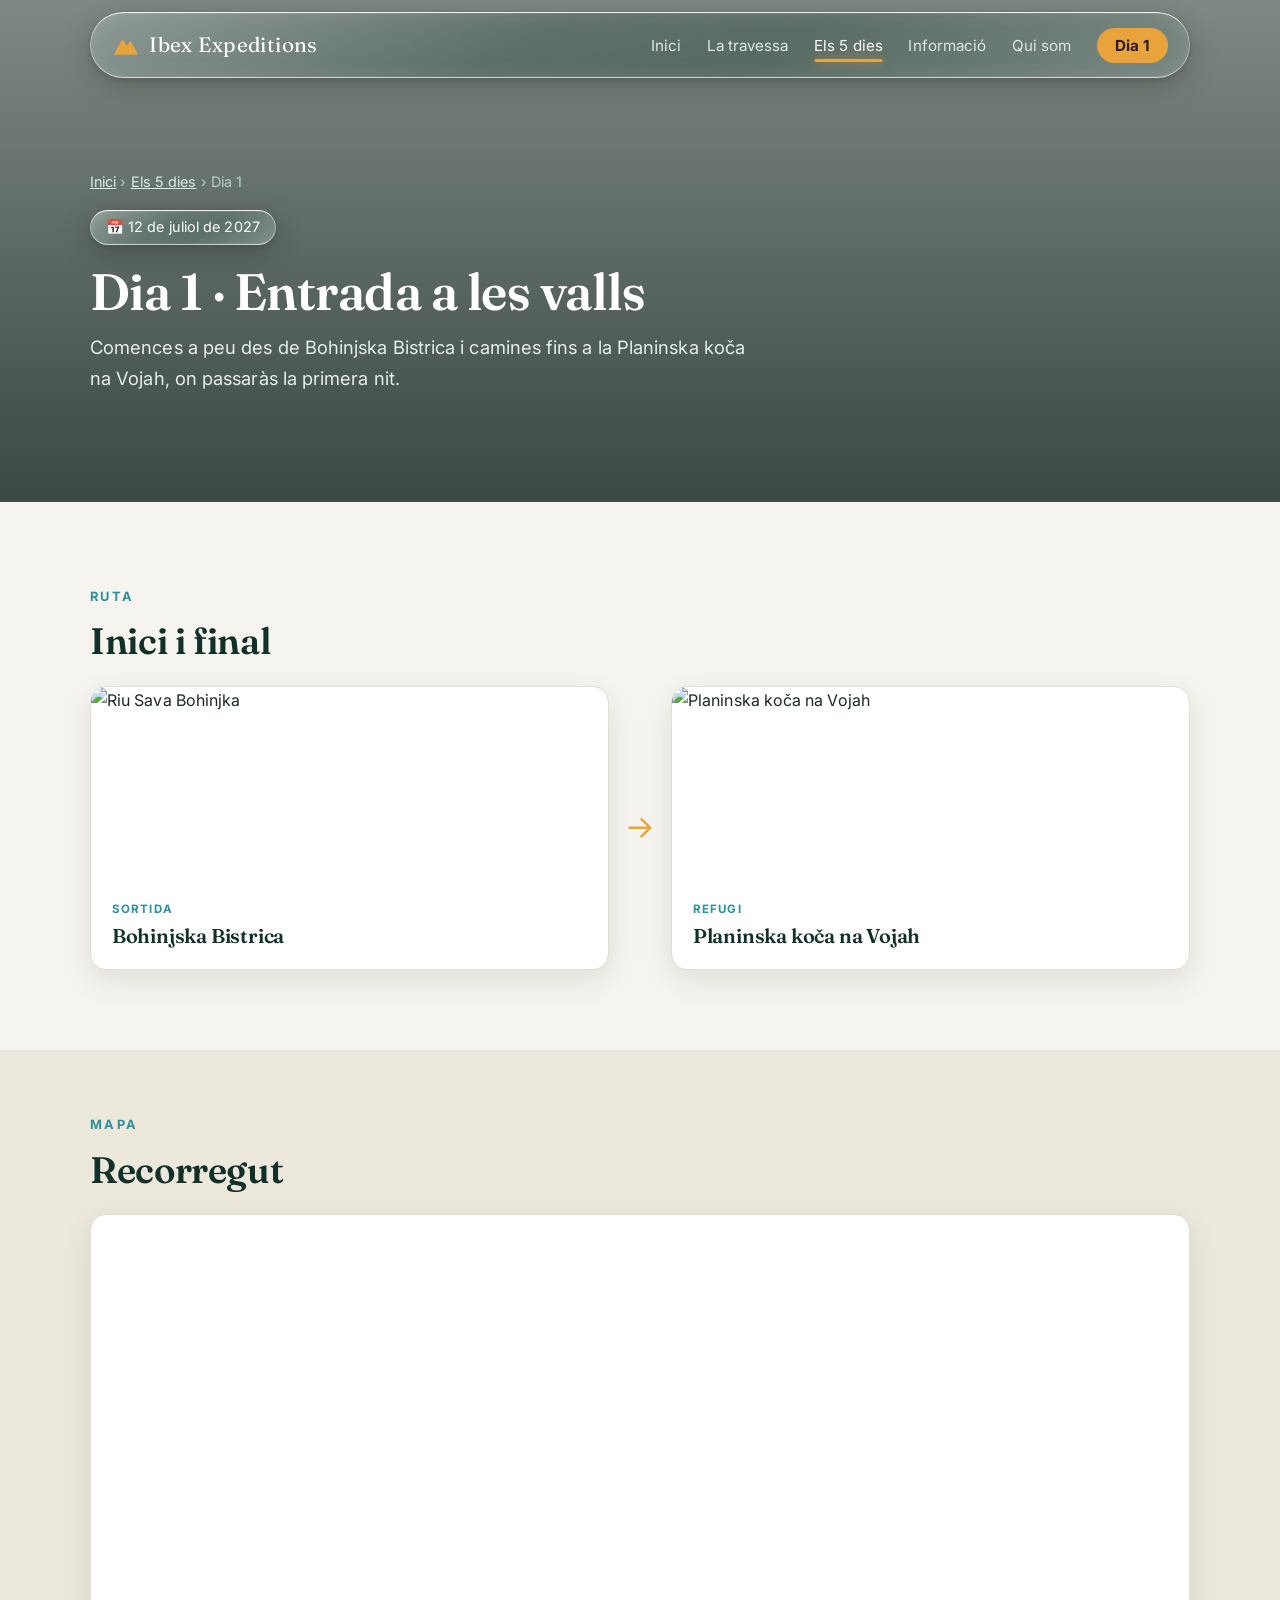
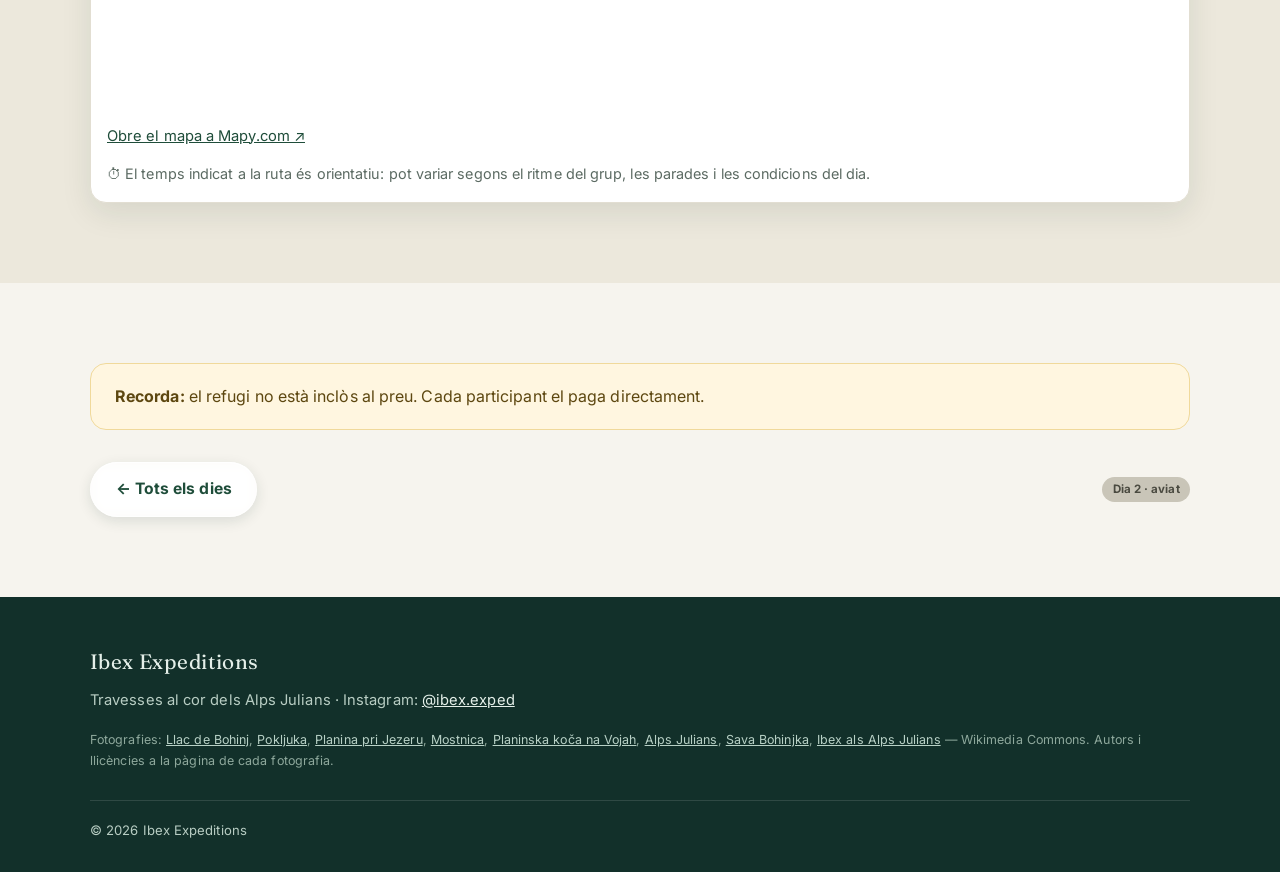
==== commit 5172ae9d: "Qui som al final i explicació de l'equip Co-Authored-By: Claude Sonnet 5.5 <noreply@anthropic.com> C" ====
--- a/dia1.html
+++ b/dia1.html
@@ -8,7 +8,7 @@
   <link rel="preconnect" href="https://fonts.googleapis.com">
   <link rel="preconnect" href="https://fonts.gstatic.com" crossorigin>
   <link href="https://fonts.googleapis.com/css2?family=Fraunces:opsz,wght@9..144,500;9..144,600&family=Inter:wght@400;500;600;700&display=swap" rel="stylesheet">
-  <link rel="stylesheet" href="css/style.css?v=13">
+  <link rel="stylesheet" href="css/style.css?v=14">
 </head>
 <body>
 <svg width="0" height="0" style="position:absolute" aria-hidden="true">
@@ -28,9 +28,9 @@
     <ul>
       <li><a class="link" href="index.html">Inici</a></li>
       <li><a class="link" href="index.html#travessa">La travessa</a></li>
-      <li><a class="link" href="index.html#qui-som">Qui som</a></li>
       <li><a class="link active" href="index.html#dies">Els 5 dies</a></li>
       <li><a class="link" href="index.html#pràctic">Informació</a></li>
+      <li><a class="link" href="index.html#qui-som">Qui som</a></li>
       <li><a class="link cta" href="dia1.html">Dia 1</a></li>
     </ul>
   </div>
@@ -91,6 +91,6 @@
     <div class="footer-bottom">© 2026 Ibex Expeditions</div>
   </div>
 </footer>
-<script src="js/main.js?v=13"></script>
+<script src="js/main.js?v=14"></script>
 </body>
 </html>
--- a/css/style.css
+++ b/css/style.css
@@ -392,3 +392,7 @@
 .chips { display: flex; flex-wrap: wrap; gap: .6rem; margin-top: 1.2rem; }
 .chips span { padding: .45rem 1.1rem; border-radius: 999px; background: rgba(31,77,58,.1); color: var(--forest); font-weight: 600; font-size: .9rem; border: 1px solid rgba(31,77,58,.18); }
 @media (max-width: 800px) { .split-rev { grid-template-columns: 1fr; } .split-rev img { max-height: 340px; } }
+
+.sub-h { margin: 1.4rem 0 .4rem; font-size: 1.1rem; color: var(--forest); }
+.who-links { margin-top: 1.2rem; font-size: .95rem; color: var(--muted); }
+#qui-som { background: #ece8dc; }
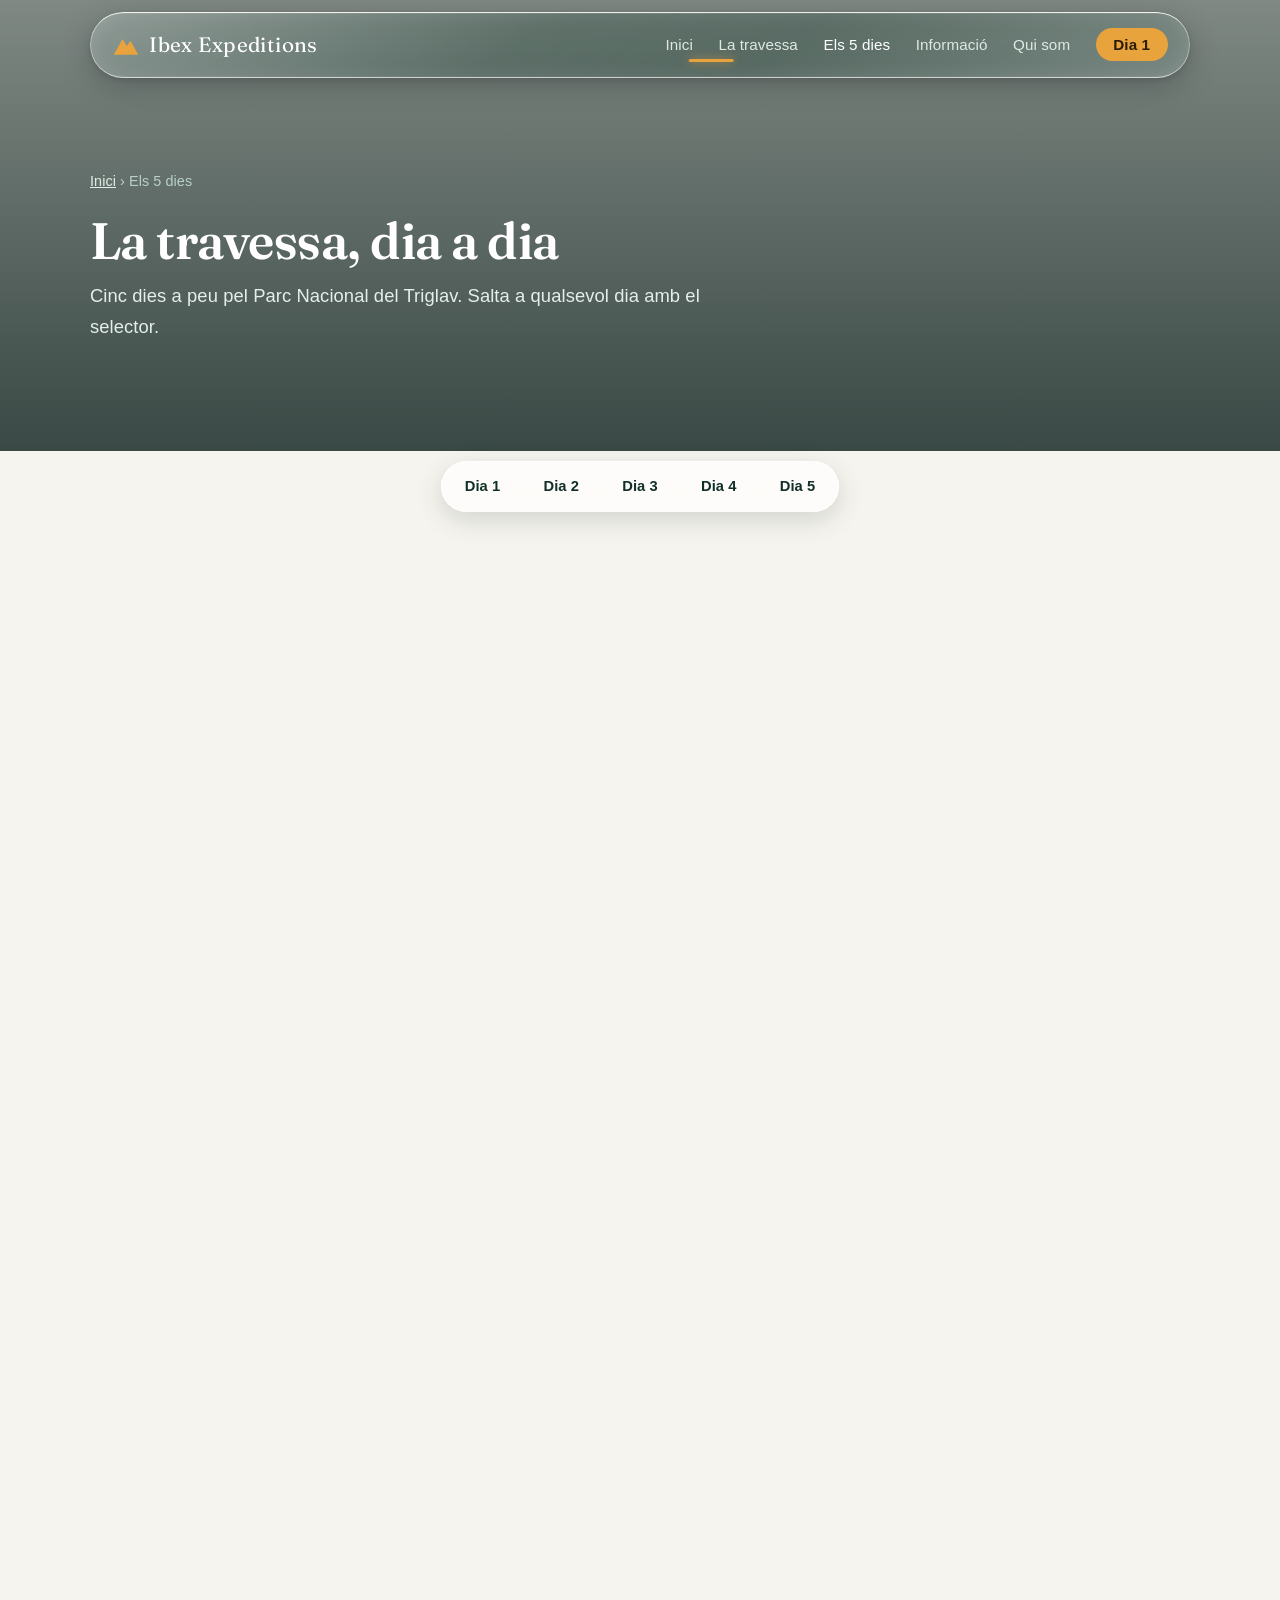
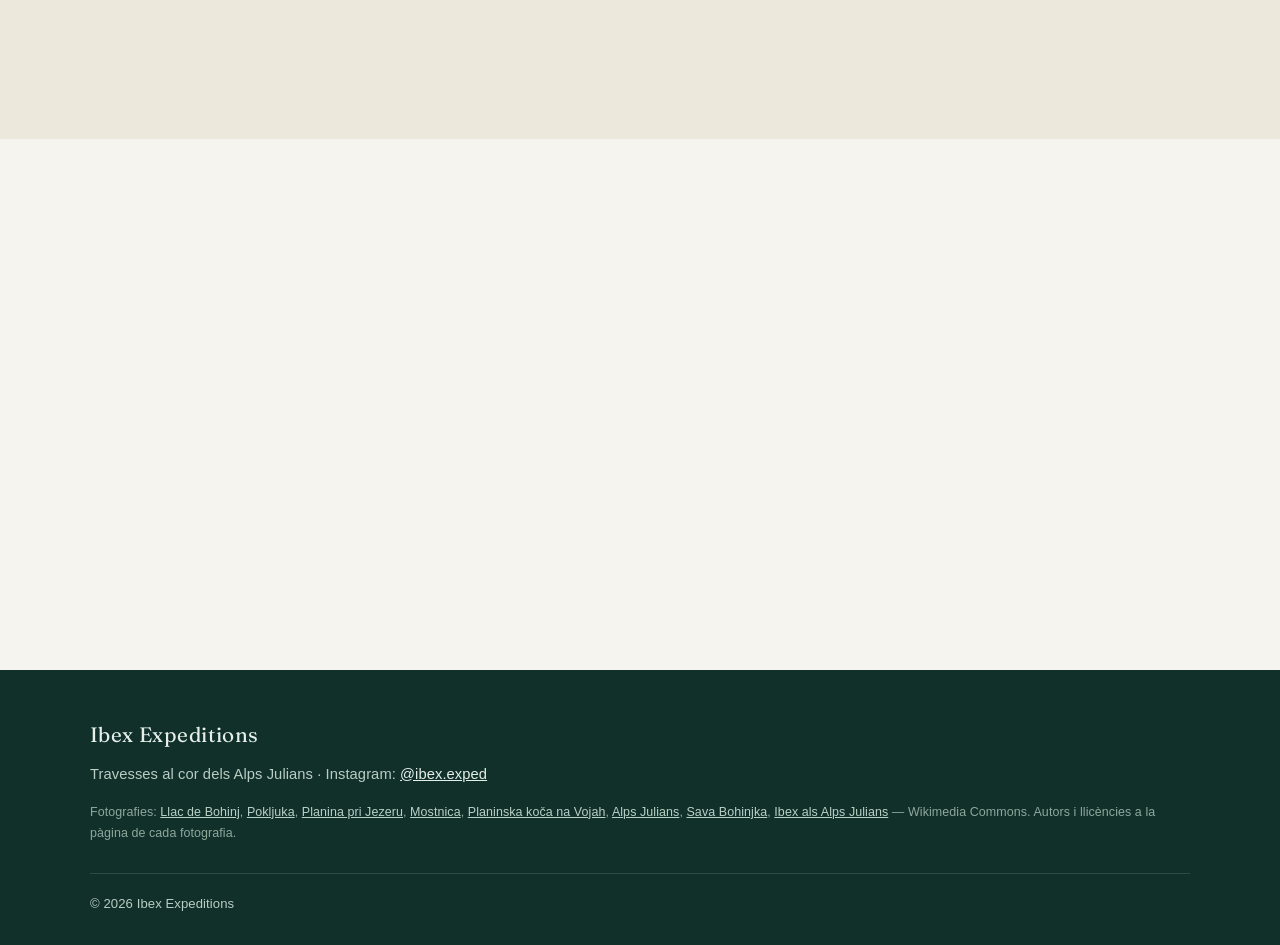
==== commit 1e93c1ad: "Pàgina comuna amb tots els dies i selector de dies Co-Authored-By: Claude Sonnet 5.5 <noreply@anthro" ====
--- a/dia1.html
+++ b/dia1.html
@@ -1,96 +1,4 @@
 <!DOCTYPE html>
-<html lang="ca">
-<head>
-  <meta charset="UTF-8">
-  <meta name="viewport" content="width=device-width, initial-scale=1">
-  <title>Dia 1 · Ibex Expeditions</title>
-  <meta name="description" content="Dia 1 de la travessa: de Bohinjska Bistrica a la Planinska koča na Vojah.">
-  <link rel="preconnect" href="https://fonts.googleapis.com">
-  <link rel="preconnect" href="https://fonts.gstatic.com" crossorigin>
-  <link href="https://fonts.googleapis.com/css2?family=Fraunces:opsz,wght@9..144,500;9..144,600&family=Inter:wght@400;500;600;700&display=swap" rel="stylesheet">
-  <link rel="stylesheet" href="css/style.css?v=14">
-</head>
-<body>
-<svg width="0" height="0" style="position:absolute" aria-hidden="true">
-  <filter id="liquid" x="0" y="0" width="100%" height="100%" color-interpolation-filters="sRGB">
-    <feImage href="data:image/svg+xml;utf8,%3Csvg%20xmlns%3D%22http%3A%2F%2Fwww.w3.org%2F2000%2Fsvg%22%20viewBox%3D%220%200%20100%20100%22%20preserveAspectRatio%3D%22none%22%3E%3Cdefs%3E%3ClinearGradient%20id%3D%22g%22%20x1%3D%220%22%20y1%3D%220%22%20x2%3D%221%22%20y2%3D%220%22%3E%3Cstop%20offset%3D%220%22%20stop-color%3D%22rgb%28255%2C128%2C128%29%22%2F%3E%3Cstop%20offset%3D%22.14%22%20stop-color%3D%22rgb%28128%2C128%2C128%29%22%2F%3E%3Cstop%20offset%3D%22.86%22%20stop-color%3D%22rgb%28128%2C128%2C128%29%22%2F%3E%3Cstop%20offset%3D%221%22%20stop-color%3D%22rgb%280%2C128%2C128%29%22%2F%3E%3C%2FlinearGradient%3E%3C%2Fdefs%3E%3Crect%20width%3D%22100%22%20height%3D%22100%22%20fill%3D%22url%28%23g%29%22%2F%3E%3C%2Fsvg%3E" x="0" y="0" width="100%" height="100%" preserveAspectRatio="none" result="mh"/>
-    <feDisplacementMap in="SourceGraphic" in2="mh" scale="46" xChannelSelector="R" yChannelSelector="B" result="d1"/>
-    <feImage href="data:image/svg+xml;utf8,%3Csvg%20xmlns%3D%22http%3A%2F%2Fwww.w3.org%2F2000%2Fsvg%22%20viewBox%3D%220%200%20100%20100%22%20preserveAspectRatio%3D%22none%22%3E%3Cdefs%3E%3ClinearGradient%20id%3D%22g%22%20x1%3D%220%22%20y1%3D%220%22%20x2%3D%220%22%20y2%3D%221%22%3E%3Cstop%20offset%3D%220%22%20stop-color%3D%22rgb%28128%2C255%2C128%29%22%2F%3E%3Cstop%20offset%3D%22.3%22%20stop-color%3D%22rgb%28128%2C128%2C128%29%22%2F%3E%3Cstop%20offset%3D%22.7%22%20stop-color%3D%22rgb%28128%2C128%2C128%29%22%2F%3E%3Cstop%20offset%3D%221%22%20stop-color%3D%22rgb%28128%2C0%2C128%29%22%2F%3E%3C%2FlinearGradient%3E%3C%2Fdefs%3E%3Crect%20width%3D%22100%22%20height%3D%22100%22%20fill%3D%22url%28%23g%29%22%2F%3E%3C%2Fsvg%3E" x="0" y="0" width="100%" height="100%" preserveAspectRatio="none" result="mv"/>
-    <feDisplacementMap in="d1" in2="mv" scale="46" xChannelSelector="B" yChannelSelector="G"/>
-  </filter>
-</svg><header class="nav" id="nav">
-  <div class="container nav-inner">
-    <a class="brand" href="index.html">
-      <svg viewBox="0 0 32 32" aria-hidden="true"><path d="M2 27 12 9l5 8 4-6 9 16z" fill="#e8a33d"/></svg>
-      Ibex Expeditions
-    </a>
-    <button class="burger" aria-label="Obre el menú" aria-expanded="false">☰</button>
-    <ul>
-      <li><a class="link" href="index.html">Inici</a></li>
-      <li><a class="link" href="index.html#travessa">La travessa</a></li>
-      <li><a class="link active" href="index.html#dies">Els 5 dies</a></li>
-      <li><a class="link" href="index.html#pràctic">Informació</a></li>
-      <li><a class="link" href="index.html#qui-som">Qui som</a></li>
-      <li><a class="link cta" href="dia1.html">Dia 1</a></li>
-    </ul>
-  </div>
-</header>
-
-<section class="page-hero photo" style="--hero:url('https://commons.wikimedia.org/wiki/Special:FilePath/Mostnica-Voje5.JPG?width=2000')">
-  <div class="container">
-    <div class="crumbs"><a href="index.html">Inici</a> › <a href="index.html#dies">Els 5 dies</a> › Dia 1</div>
-    <span class="date-pill">📅 12 de juliol de 2027</span>
-    <h1>Dia 1 · Entrada a les valls</h1>
-    <p class="lead" style="color:#e4efe9">Comences a peu des de Bohinjska Bistrica i camines fins a la Planinska koča na Vojah, on passaràs la primera nit.</p>
-  </div>
-</section>
-
-<section class="section">
-  <div class="container">
-    <div class="reveal">
-      <span class="eyebrow">Ruta</span>
-      <h2>Inici i final</h2>
-    </div>
-    <div class="route reveal">
-      <div class="point"><img src="https://commons.wikimedia.org/wiki/Special:FilePath/Sava_Bohinjka_River_%2842613772802%29.jpg?width=900" alt="Riu Sava Bohinjka" loading="lazy"><div class="txt"><small>Sortida</small><h3>Bohinjska Bistrica</h3></div></div>
-      <div class="arrow">→</div>
-      <div class="point"><img src="https://commons.wikimedia.org/wiki/Special:FilePath/Planinska_ko%C4%8Da_na_Vojah.JPG?width=900" alt="Planinska koča na Vojah" loading="lazy"><div class="txt"><small>Refugi</small><h3>Planinska koča na Vojah</h3></div></div>
-    </div>
-  </div>
-</section>
-
-<section class="section" style="background:#ece8dc;padding-top:60px">
-  <div class="container">
-    <div class="reveal">
-      <span class="eyebrow">Mapa</span>
-      <h2>Recorregut</h2>
-    </div>
-    <div class="map-wrap reveal">
-      <iframe src="https://mapy.com/s/dobadazuhu" title="Mapa del dia 1 a Mapy.com" loading="lazy" frameborder="0"></iframe>
-      <a class="map-link" href="https://mapy.com/s/dobadazuhu" target="_blank" rel="noopener">Obre el mapa a Mapy.com ↗</a>
-      <p class="map-note">⏱ El temps indicat a la ruta és orientatiu: pot variar segons el ritme del grup, les parades i les condicions del dia.</p>
-    </div>
-  </div>
-</section>
-
-<section class="section">
-  <div class="container">
-    <div class="notice reveal"><strong>Recorda:</strong> el refugi no està inclòs al preu. Cada participant el paga directament.</div>
-    <div class="day-nav" style="margin-top:2rem">
-      <a class="btn btn-ghost" style="color:var(--forest);border-color:var(--forest)" href="index.html#dies">← Tots els dies</a>
-      <span class="tag soon" style="align-self:center">Dia 2 · aviat</span>
-    </div>
-  </div>
-</section>
-
-<footer class="footer">
-  <div class="container">
-    <a class="brand" href="index.html">Ibex Expeditions</a>
-    <p>Travesses al cor dels Alps Julians · Instagram: <a href="https://www.instagram.com/ibex.exped" target="_blank" rel="noopener">@ibex.exped</a></p>
-    <p class="credits">Fotografies: <a href="https://commons.wikimedia.org/wiki/File:Bohinjsko_jezero_2.jpg" target="_blank" rel="noopener">Llac de Bohinj</a>, <a href="https://commons.wikimedia.org/wiki/File:Beautiful_surroundings_of_Planina_Zajamniki,_Pokljuka_plateau_near_Lake_Bohinj,_Julian_Alps_in_Triglav_National_Park_%2852340724264%29.jpg" target="_blank" rel="noopener">Pokljuka</a>, <a href="https://commons.wikimedia.org/wiki/File:Planina-pri-Jezeru-lake.jpg" target="_blank" rel="noopener">Planina pri Jezeru</a>, <a href="https://commons.wikimedia.org/wiki/File:Mostnica-Voje5.JPG" target="_blank" rel="noopener">Mostnica</a>, <a href="https://commons.wikimedia.org/wiki/File:Planinska_ko%C4%8Da_na_Vojah.JPG" target="_blank" rel="noopener">Planinska koča na Vojah</a>, <a href="https://commons.wikimedia.org/wiki/File:Alpine_landscape_panorama_in_the_evening_%2852340854025%29.jpg" target="_blank" rel="noopener">Alps Julians</a>, <a href="https://commons.wikimedia.org/wiki/File:Sava_Bohinjka_River_%2842613772802%29.jpg" target="_blank" rel="noopener">Sava Bohinjka</a>, <a href="https://commons.wikimedia.org/wiki/File:MC_Steinbock.jpg" target="_blank" rel="noopener">Ibex als Alps Julians</a> — Wikimedia Commons. Autors i llicències a la pàgina de cada fotografia.</p>
-    <div class="footer-bottom">© 2026 Ibex Expeditions</div>
-  </div>
-</footer>
-<script src="js/main.js?v=14"></script>
-</body>
-</html>
+<html lang="ca"><head><meta charset="UTF-8"><meta http-equiv="refresh" content="0; url=dies.html#dia-1">
+<link rel="canonical" href="dies.html#dia-1"><title>Dia 1 · Ibex Expeditions</title></head>
+<body><p>Aquesta pàgina s'ha mogut: <a href="dies.html#dia-1">veure el dia 1</a>.</p></body></html>
